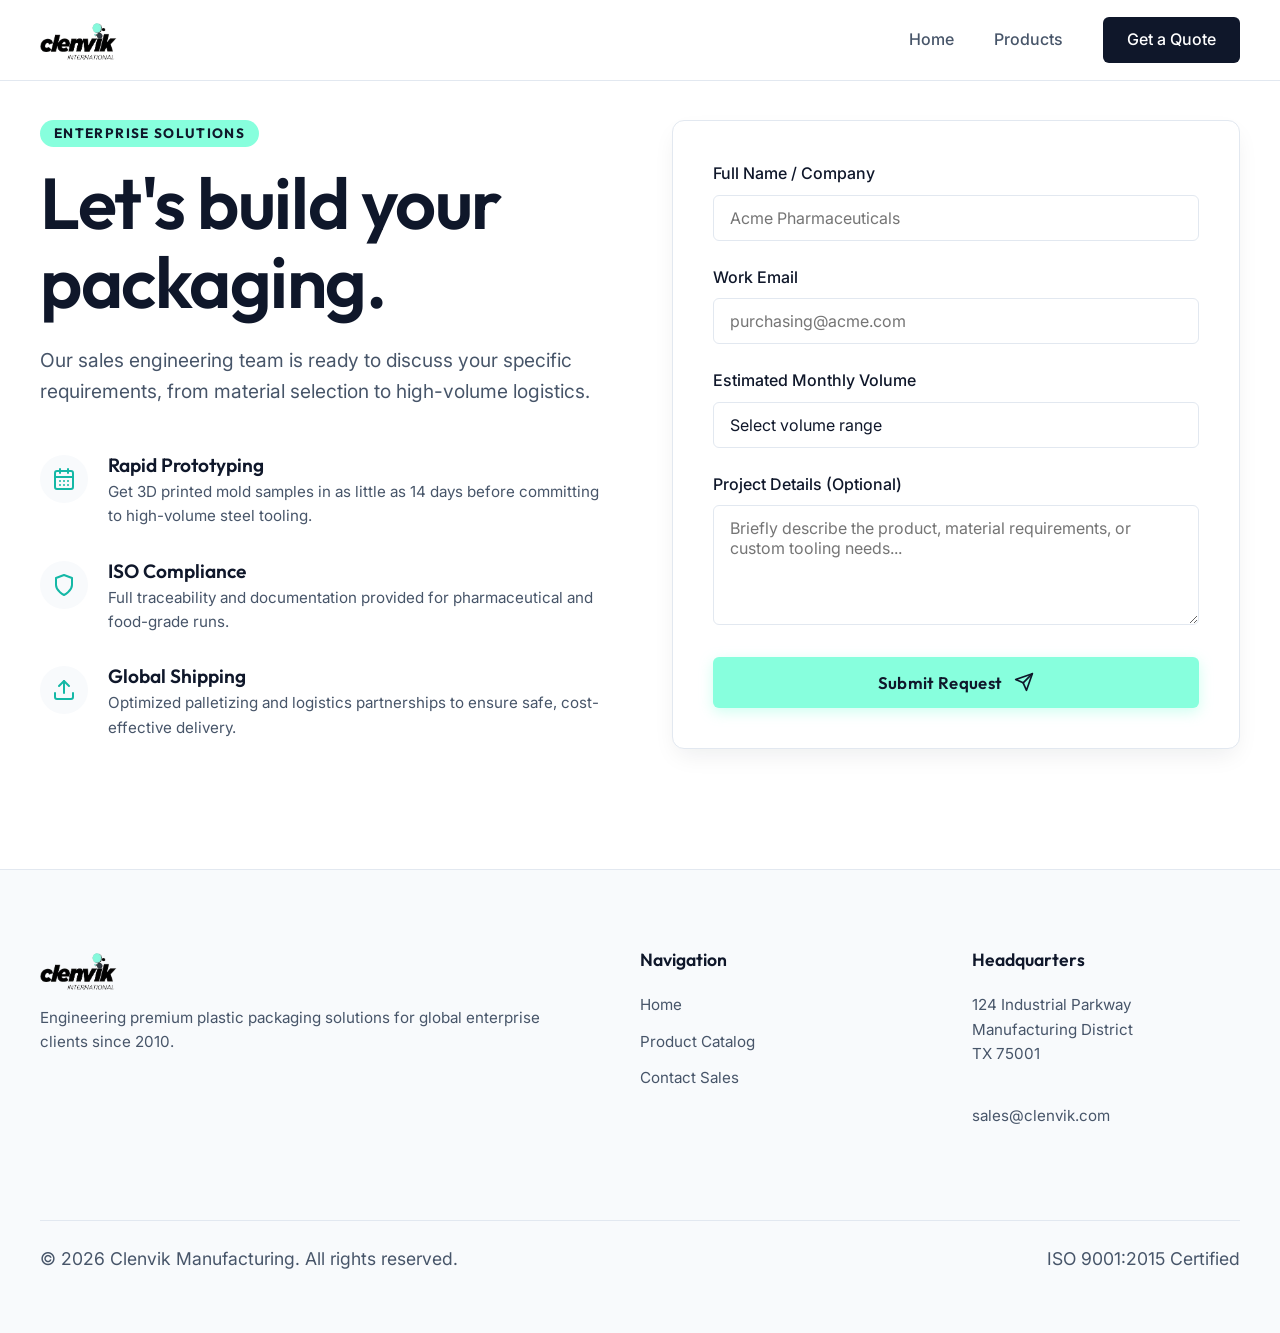
==== contact.html @ a62ec1d4 "Add files via upload" ====
<!DOCTYPE html>
<html lang="en">
<head>
    <meta charset="UTF-8">
    <meta name="viewport" content="width=device-width, initial-scale=1.0">
    <meta name="description" content="Contact Clenvik Sales - Discuss volume manufacturing, custom tooling, and bespoke plastic packaging solutions.">
    <meta name="theme-color" content="#ffffff">
    <meta name="view-transition" content="same-origin" />
    <title>Contact Sales | Clenvik</title>
    
    <link rel="preconnect" href="https://fonts.googleapis.com">
    <link rel="preconnect" href="https://fonts.gstatic.com" crossorigin>
    <link href="https://fonts.googleapis.com/css2?family=Inter:wght@400;500&family=Outfit:wght@500;600;700&display=swap" rel="stylesheet">
    
    <link rel="stylesheet" href="styles.css">
</head>
<body>

    <header>
        <div class="container">
            <nav>
                <a href="index.html" class="brand">
                    <img src="assets/clenvik-logo.png" alt="Clenvik Logo" height="40">
                </a>
                <div class="nav-links">
                    <a href="index.html">Home</a>
                    <a href="products.html">Products</a>
                    <a href="contact.html" class="nav-cta">Get a Quote</a>
                </div>
                <button class="menu-btn" aria-label="Toggle menu">
                    <svg xmlns="http://www.w3.org/2000/svg" width="24" height="24" viewBox="0 0 24 24" fill="none" stroke="currentColor" stroke-width="2" stroke-linecap="round" stroke-linejoin="round"><line x1="4" x2="20" y1="12" y2="12"/><line x1="4" x2="20" y1="6" y2="6"/><line x1="4" x2="20" y1="18" y2="18"/></svg>
                </button>
            </nav>
        </div>
    </header>

    <main>
        <section class="contact-page">
            <div class="container">
                <div class="contact-sales-grid">
                    
                    <div class="contact-trust stagger-up">
                        <span class="eyebrow">Enterprise Solutions</span>
                        <h1>Let's build your packaging.</h1>
                        <p>Our sales engineering team is ready to discuss your specific requirements, from material selection to high-volume logistics.</p>
                        
                        <div class="contact-trust-list">
                            <div class="trust-point stagger-up delay-100">
                                <div class="trust-point-icon">
                                    <svg xmlns="http://www.w3.org/2000/svg" width="24" height="24" viewBox="0 0 24 24" fill="none" stroke="currentColor" stroke-width="2" stroke-linecap="round" stroke-linejoin="round"><rect width="18" height="18" x="3" y="4" rx="2" ry="2"/><line x1="16" x2="16" y1="2" y2="6"/><line x1="8" x2="8" y1="2" y2="6"/><line x1="3" x2="21" y1="10" y2="10"/><path d="M8 14h.01"/><path d="M12 14h.01"/><path d="M16 14h.01"/><path d="M8 18h.01"/><path d="M12 18h.01"/><path d="M16 18h.01"/></svg>
                                </div>
                                <div>
                                    <h4>Rapid Prototyping</h4>
                                    <p>Get 3D printed mold samples in as little as 14 days before committing to high-volume steel tooling.</p>
                                </div>
                            </div>
                            <div class="trust-point stagger-up delay-200">
                                <div class="trust-point-icon">
                                    <svg xmlns="http://www.w3.org/2000/svg" width="24" height="24" viewBox="0 0 24 24" fill="none" stroke="currentColor" stroke-width="2" stroke-linecap="round" stroke-linejoin="round"><path d="M12 22s8-4 8-10V5l-8-3-8 3v7c0 6 8 10 8 10z"/></svg>
                                </div>
                                <div>
                                    <h4>ISO Compliance</h4>
                                    <p>Full traceability and documentation provided for pharmaceutical and food-grade runs.</p>
                                </div>
                            </div>
                            <div class="trust-point stagger-up delay-300">
                                <div class="trust-point-icon">
                                    <svg xmlns="http://www.w3.org/2000/svg" width="24" height="24" viewBox="0 0 24 24" fill="none" stroke="currentColor" stroke-width="2" stroke-linecap="round" stroke-linejoin="round"><path d="M21 15v4a2 2 0 0 1-2 2H5a2 2 0 0 1-2-2v-4"/><polyline points="17 8 12 3 7 8"/><line x1="12" x2="12" y1="3" y2="15"/></svg>
                                </div>
                                <div>
                                    <h4>Global Shipping</h4>
                                    <p>Optimized palletizing and logistics partnerships to ensure safe, cost-effective delivery.</p>
                                </div>
                            </div>
                        </div>
                    </div>
                    
                    <div class="contact-form stagger-up delay-200">
                        <form action="#" method="POST" onsubmit="event.preventDefault(); alert('In a real environment, this would submit via an API endpoint.');">
                            <div class="form-group">
                                <label for="name" class="form-label">Full Name / Company</label>
                                <input type="text" id="name" name="name" class="form-control" placeholder="Acme Pharmaceuticals" required>
                            </div>
                            <div class="form-group">
                                <label for="email" class="form-label">Work Email</label>
                                <input type="email" id="email" name="email" class="form-control" placeholder="purchasing@acme.com" required>
                            </div>
                            <div class="form-group">
                                <label for="volume" class="form-label">Estimated Monthly Volume</label>
                                <select id="volume" name="volume" class="form-control" required style="appearance: none;">
                                    <option value="" disabled selected>Select volume range</option>
                                    <option value="10k-50k">10,000 - 50,000 units</option>
                                    <option value="50k-100k">50,000 - 100,000 units</option>
                                    <option value="100k-500k">100,000 - 500,000 units</option>
                                    <option value="500k+">500,000+ units</option>
                                </select>
                            </div>
                            <div class="form-group">
                                <label for="message" class="form-label">Project Details (Optional)</label>
                                <textarea id="message" name="message" class="form-control" rows="4" placeholder="Briefly describe the product, material requirements, or custom tooling needs..."></textarea>
                            </div>
                            <button type="submit" class="btn btn-primary" style="width: 100%;">
                                Submit Request
                                <svg xmlns="http://www.w3.org/2000/svg" width="20" height="20" viewBox="0 0 24 24" fill="none" stroke="currentColor" stroke-width="2" stroke-linecap="round" stroke-linejoin="round"><line x1="22" x2="11" y1="2" y2="13"/><polygon points="22 2 15 22 11 13 2 9 22 2"/></svg>
                            </button>
                        </form>
                    </div>

                </div>
            </div>
        </section>
    </main>

    <footer>
        <div class="container">
            <div class="footer-grid">
                <div class="footer-brand">
                    <img src="assets/clenvik-logo.png" alt="Clenvik Logo" height="40" style="margin-bottom: 16px;">
                    <p>Engineering premium plastic packaging solutions for global enterprise clients since 2010.</p>
                </div>
                <div class="footer-links">
                    <h4>Navigation</h4>
                    <p><a href="index.html">Home</a></p>
                    <p><a href="products.html">Product Catalog</a></p>
                    <p><a href="contact.html">Contact Sales</a></p>
                </div>
                <div class="footer-contact">
                    <h4>Headquarters</h4>
                    <p>124 Industrial Parkway<br>Manufacturing District<br>TX 75001</p>
                    <br>
                    <p>sales@clenvik.com</p>
                </div>
            </div>
            <div class="copyright">
                <p>&copy; <span id="year"></span> Clenvik Manufacturing. All rights reserved.</p>
                <p>ISO 9001:2015 Certified</p>
            </div>
        </div>
    </footer>

    <script>
        document.getElementById('year').textContent = new Date().getFullYear();
        const menuBtn = document.querySelector('.menu-btn');
        const navLinks = document.querySelector('.nav-links');
        menuBtn.addEventListener('click', () => {
            navLinks.classList.toggle('open');
        });

        const observerOptions = {
            root: null,
            rootMargin: '0px 0px -5% 0px',
            threshold: 0.1
        };
        const observer = new IntersectionObserver((entries, observer) => {
            entries.forEach(entry => {
                if (entry.isIntersecting) {
                    entry.target.classList.add('visible');
                    observer.unobserve(entry.target);
                }
            });
        }, observerOptions);
        document.querySelectorAll('.stagger-up').forEach(el => {
            observer.observe(el);
        });
    </script>
</body>
</html>
---- styles.css ----
:root {
  /* Brand Colors - Premium Light Mode */
  --primary: #87ffdd;       /* Bright Mint (Used for blocks/backgrounds) */
  --primary-dark: #14b8a6;  /* Deeper Teal for borders if needed */
  
  --ink: #0f172a;           /* Slate 900 (Main headings & high-contrast text) */
  --ink-light: #475569;     /* Slate 600 (Body text) */
  --ink-muted: #94a3b8;     /* Slate 400 (Subtle borders) */
  
  --bg-main: #ffffff;       /* Pure white background */
  --bg-alt: #f8fafc;        /* Slate 50 (Alternate section background) */
  --line: #e2e8f0;          /* Slate 200 (Borders) */
  
  --shadow: 0 10px 25px -5px rgba(15, 23, 42, 0.08);
  --shadow-hover: 0 20px 40px -10px rgba(15, 23, 42, 0.12);
  --radius: 12px; 
  --radius-sm: 6px;
}

* { box-sizing: border-box; margin: 0; padding: 0; }
html { scroll-behavior: smooth; }
body { 
  font-family: 'Inter', sans-serif; 
  color: var(--ink-light); 
  background-color: var(--bg-main); 
  line-height: 1.6; 
  -webkit-font-smoothing: antialiased; 
}
img { max-width: 100%; display: block; border-radius: var(--radius-sm); }
a { text-decoration: none; color: inherit; transition: all 0.3s cubic-bezier(0.16, 1, 0.3, 1); }

/* Typography */
h1, h2, h3, h4, .eyebrow { font-family: 'Outfit', sans-serif; line-height: 1.1; color: var(--ink); margin-bottom: 0.5em; font-weight: 600; }
h1 { font-size: clamp(3rem, 6vw, 4.5rem); letter-spacing: -0.02em; }
h2 { font-size: clamp(2.2rem, 4vw, 3.2rem); letter-spacing: -0.01em; }
h3 { font-size: 1.5rem; letter-spacing: 0em; }
p { color: var(--ink-light); margin-bottom: 1.25rem; font-size: 1.1rem; max-width: 70ch; }

.eyebrow { 
  font-size: 0.85rem; font-weight: 700; letter-spacing: 0.1em; color: var(--ink); 
  display: inline-block; margin-bottom: 1rem; text-transform: uppercase; 
  padding: 6px 14px; background: var(--primary); border-radius: 99px; 
}

/* Layout Utilities */
.container { width: min(1200px, calc(100% - 48px)); margin: 0 auto; }
section { padding: 100px 0; }
.section-head { text-align: center; margin-bottom: 70px; display: flex; flex-direction: column; align-items: center; }
.section-head p { text-align: center; font-size: 1.15rem; }
.relative { position: relative; }

/* Buttons */
.btn { 
  display: inline-flex; align-items: center; justify-content: center; gap: 0.75rem; 
  padding: 14px 32px; border-radius: var(--radius-sm); font-family: 'Outfit', sans-serif; 
  font-weight: 600; font-size: 1.05rem; letter-spacing: 0.02em; 
  transition: all 0.3s cubic-bezier(0.16, 1, 0.3, 1); cursor: pointer; border: 1px solid transparent; 
}

.btn-primary { background: var(--primary); color: var(--ink); box-shadow: 0 4px 14px rgba(135,255,221,0.4); }
.btn-primary:hover { transform: translateY(-2px); box-shadow: 0 6px 20px rgba(135,255,221,0.6); }

.btn-secondary { border-color: var(--line); color: var(--ink); background: var(--bg-main); }
.btn-secondary:hover { background: var(--bg-alt); border-color: var(--ink-muted); transform: translateY(-2px); box-shadow: var(--shadow); }
.btn-sm { padding: 10px 20px; font-size: 0.95rem; }

/* Navigation */
header { position: fixed; z-index: 50; top: 0; left: 0; right: 0; background: rgba(255, 255, 255, 0.9); backdrop-filter: blur(12px); -webkit-backdrop-filter: blur(12px); border-bottom: 1px solid var(--line); }
nav { height: 80px; display: flex; align-items: center; justify-content: space-between; }
.brand { display: flex; align-items: center; gap: 16px; }
.brand h2 { font-size: 1.6rem; margin: 0; color: var(--ink); letter-spacing: -0.02em; }
.brand small { max-width: 200px; color: var(--ink-light); font-size: 0.75rem; line-height: 1.3; font-weight: 500; border-left: 1px solid var(--line); padding-left: 16px; display: none; }
.nav-links { display: flex; align-items: center; gap: 40px; font-family: 'Inter', sans-serif; font-size: 1rem; font-weight: 500; color: var(--ink-light); }
.nav-links a:not(.nav-cta):hover { color: var(--ink); }
.nav-cta { padding: 10px 24px; background: var(--ink); color: var(--bg-main); border-radius: var(--radius-sm); font-weight: 500; transition: all 0.3s ease; }
.nav-cta:hover { background: var(--primary); color: var(--ink); transform: translateY(-2px); }
.menu-btn { display: none; border: 0; background: none; font-size: 2rem; cursor: pointer; color: var(--ink); }

/* Hero */
.hero { min-height: 90vh; padding: 160px 0 80px; display: flex; align-items: center; text-align: center; position: relative; overflow: hidden; background: var(--bg-alt); }
.hero-content { max-width: 900px; margin: 0 auto; display: flex; flex-direction: column; align-items: center; position: relative; z-index: 2; }
.hero h1 span { position: relative; display: inline-block; }
.hero h1 span::after { content: ''; position: absolute; bottom: 8px; left: 0; width: 100%; height: 16px; background: var(--primary); z-index: -1; opacity: 0.6; transform: rotate(-1deg); }
.hero-content > p { font-size: 1.2rem; max-width: 750px; margin: 24px auto 48px; color: var(--ink-light); }
.hero-actions { display: flex; gap: 16px; justify-content: center; flex-wrap: wrap; margin-bottom: 80px; }
.hero-image-wrap { position: relative; max-width: 800px; margin: 0 auto; border-radius: var(--radius); box-shadow: var(--shadow-hover); overflow: hidden; border: 1px solid var(--line); z-index: 2; }
.hero-image-wrap img { width: 100%; height: auto; display: block; object-fit: cover; }

/* Value Props Banner */
.value-props { background: var(--bg-main); padding: 80px 0; border-bottom: 1px solid var(--line); }
.value-props-grid { display: grid; grid-template-columns: repeat(3, 1fr); gap: 40px; text-align: center; }
.prop-card { display: flex; flex-direction: column; align-items: center; padding: 20px; transition: transform 0.3s ease; }
.prop-card:hover { transform: translateY(-5px); }
.prop-icon { width: 64px; height: 64px; background: var(--bg-alt); border: 1px solid var(--line); border-radius: 50%; display: grid; place-items: center; color: var(--ink); margin-bottom: 24px; transition: all 0.3s ease; }
.prop-card:hover .prop-icon { background: var(--primary); border-color: var(--primary); color: var(--ink); }
.prop-card h4 { margin-bottom: 12px; font-size: 1.2rem; color: var(--ink); }
.prop-card p { font-size: 1rem; margin: 0; color: var(--ink-light); }

/* Category Grid (Homepage) */
.category-section { background: var(--bg-alt); }
.category-grid { display: grid; grid-template-columns: repeat(3, 1fr); gap: 32px; }
.catalog-card { background: var(--bg-main); border-radius: var(--radius); overflow: hidden; border: 1px solid var(--line); transition: transform 0.3s ease; display: flex; flex-direction: column; }
.catalog-card:hover { transform: translateY(-5px); box-shadow: var(--shadow-hover); border-color: var(--ink-muted); }
.catalog-img { width: 100%; height: 240px; }
.catalog-img img { width: 100%; height: 100%; object-fit: cover; }
.catalog-content { padding: 32px; display: flex; flex-direction: column; flex-grow: 1; }
.catalog-content h3 { font-size: 1.4rem; color: var(--ink); margin-bottom: 12px; }
.catalog-content p { color: var(--ink-light); margin-bottom: 24px; flex-grow: 1; font-size: 1rem; }
.catalog-content .btn { align-self: flex-start; }

/* Products Page */
.catalog-hero { min-height: 40vh; position: relative; display: flex; align-items: center; padding: 120px 0 80px; overflow: hidden; }
.catalog-hero-bg { position: absolute; top: 0; left: 0; width: 100%; height: 100%; object-fit: cover; z-index: 1; }
.catalog-hero-overlay { position: absolute; top: 0; left: 0; width: 100%; height: 100%; background: rgba(255,255,255,0.85); backdrop-filter: blur(8px); z-index: 2; }
.catalog-hero .container { z-index: 3; position: relative; }
.catalog-hero h1 { font-size: 3.5rem; margin-bottom: 16px; }

.catalog-layout { display: grid; grid-template-columns: 250px 1fr; gap: 48px; margin-top: 64px; margin-bottom: 120px; }
.sidebar-sticky { position: sticky; top: 100px; }
.sidebar-nav { list-style: none; margin-top: 24px; }
.sidebar-nav li { margin-bottom: 12px; }
.sidebar-nav a { display: block; padding: 10px 16px; border-radius: var(--radius-sm); color: var(--ink-light); font-weight: 500; transition: all 0.2s ease; }
.sidebar-nav a:hover, .sidebar-nav a.active { background: var(--bg-alt); color: var(--ink); }

.catalog-category { scroll-margin-top: 100px; margin-bottom: 80px; }
.category-header { margin-bottom: 32px; border-bottom: 1px solid var(--line); padding-bottom: 24px; }
.category-header h2 { font-size: 2.2rem; margin-bottom: 8px; }

.interactive-grid { display: grid; grid-template-columns: repeat(auto-fill, minmax(300px, 1fr)); gap: 32px; }
.product-card { background: var(--bg-main); border: 1px solid var(--line); border-radius: var(--radius); overflow: hidden; display: flex; flex-direction: column; transition: transform 0.3s ease, box-shadow 0.3s ease; }
.product-card:hover { transform: translateY(-5px); box-shadow: var(--shadow-hover); border-color: var(--ink-muted); }
.product-img-wrap { background: var(--bg-alt); padding: 32px; display: flex; align-items: center; justify-content: center; border-bottom: 1px solid var(--line); height: 260px; }
.product-img-wrap img { max-width: 100%; max-height: 100%; mix-blend-mode: multiply; }
.product-info { padding: 24px; flex-grow: 1; }
.product-info h3 { font-size: 1.3rem; margin-bottom: 8px; }
.product-info p { font-size: 0.95rem; margin-bottom: 0; }
.product-tech-reveal { padding: 0 24px 24px; }
.tech-specs-table { margin-bottom: 24px; border-top: 1px solid var(--line); padding-top: 16px; }
.tech-row { display: flex; justify-content: space-between; font-size: 0.9rem; margin-bottom: 8px; }
.tech-row span { color: var(--ink-light); }
.tech-row b { color: var(--ink); font-weight: 600; }

.custom-tooling-banner { position: relative; padding: 120px 0; text-align: center; color: white; overflow: hidden; }
.custom-tooling-banner .banner-bg { position: absolute; top: 0; left: 0; width: 100%; height: 100%; object-fit: cover; z-index: 1; }
.custom-tooling-banner .banner-overlay { position: absolute; top: 0; left: 0; width: 100%; height: 100%; background: rgba(15, 23, 42, 0.85); z-index: 2; }
.custom-tooling-banner .container { z-index: 3; position: relative; }
.custom-tooling-banner h2 { color: white; font-size: 3rem; margin-bottom: 16px; }
.custom-tooling-banner p { color: rgba(255,255,255,0.9); font-size: 1.2rem; max-width: 700px; margin: 0 auto 32px; }

/* Contact Page */
.contact-page { padding: 120px 0; }
.contact-sales-grid { display: grid; grid-template-columns: 1fr 1fr; gap: 64px; align-items: start; }
.contact-trust h1 { margin-bottom: 24px; }
.contact-trust p { margin-bottom: 48px; font-size: 1.2rem; }
.contact-trust-list { display: flex; flex-direction: column; gap: 32px; }
.trust-point { display: flex; gap: 20px; }
.trust-point-icon { flex-shrink: 0; width: 48px; height: 48px; border-radius: 50%; background: var(--bg-alt); color: var(--primary-dark); display: flex; align-items: center; justify-content: center; }
.trust-point h4 { margin-bottom: 4px; font-size: 1.2rem; }
.trust-point p { font-size: 0.95rem; margin: 0; }

.contact-form { background: var(--bg-main); border: 1px solid var(--line); border-radius: var(--radius); padding: 40px; box-shadow: var(--shadow); }
.form-group { margin-bottom: 24px; }
.form-label { display: block; font-weight: 500; color: var(--ink); margin-bottom: 8px; }
.form-control { width: 100%; padding: 12px 16px; border: 1px solid var(--line); border-radius: var(--radius-sm); font-family: inherit; font-size: 1rem; color: var(--ink); background: var(--bg-main); transition: border-color 0.2s ease, box-shadow 0.2s ease; }
.form-control:focus { outline: none; border-color: var(--primary-dark); box-shadow: 0 0 0 3px rgba(20, 184, 166, 0.1); }
textarea.form-control { resize: vertical; min-height: 120px; }

/* Footer */
footer { background: var(--bg-alt); padding: 80px 0 40px; border-top: 1px solid var(--line); }
.footer-grid { display: grid; grid-template-columns: 2fr 1fr 1fr; gap: 64px; margin-bottom: 80px; }
.footer-brand p { font-size: 0.95rem; margin-top: 16px; }
.footer-links h4, .footer-contact h4 { font-size: 1.1rem; color: var(--ink); margin-bottom: 24px; }
.footer-links p, .footer-contact p { margin-bottom: 12px; font-size: 0.95rem; }
.footer-links a:hover { color: var(--primary-dark); }
.copyright { display: flex; justify-content: space-between; padding-top: 24px; border-top: 1px solid var(--line); font-size: 0.9rem; color: var(--ink-muted); }

/* Animations */
.stagger-up { opacity: 0; transform: translateY(20px); transition: opacity 0.6s cubic-bezier(0.16, 1, 0.3, 1), transform 0.6s cubic-bezier(0.16, 1, 0.3, 1); }
.stagger-up.visible { opacity: 1; transform: translateY(0); }
.delay-100 { transition-delay: 100ms; }
.delay-200 { transition-delay: 200ms; }
.delay-300 { transition-delay: 300ms; }
.delay-400 { transition-delay: 400ms; }

/* CTA Block */
.cta-block { text-align: center; padding: 100px 0; background: var(--bg-main); border-top: 1px solid var(--line); }
.cta-block h2 { margin-bottom: 16px; }
.cta-block p { margin: 0 auto 32px; max-width: 600px; }

/* --- Responsive System --- */

/* Tablet & Smaller Desktop (max 1024px) */
@media (max-width: 1024px) {
  section { padding: 80px 0; }
  .hero { padding: 140px 0 60px; }
  h1 { font-size: clamp(2.5rem, 5vw, 3.5rem); }
  h2 { font-size: clamp(2rem, 4vw, 2.8rem); }
  
  .value-props-grid, .category-grid { grid-template-columns: repeat(2, 1fr); }
  
  .catalog-layout { grid-template-columns: 200px 1fr; gap: 32px; }
  
  .contact-sales-grid { gap: 40px; }
}

/* Tablet Portrait & Large Mobile (max 768px) */
@media (max-width: 768px) {
  /* Navigation */
  .nav-links { display: none; }
  .menu-btn { display: block; }
  .nav-links.open {
    display: flex; position: absolute; top: 80px; left: 0; width: 100%;
    background: var(--bg-main); flex-direction: column; padding: 24px;
    border-bottom: 1px solid var(--line); gap: 24px; z-index: 100;
    box-shadow: var(--shadow);
  }
  
  /* Layouts to 1 column */
  .catalog-layout, .contact-sales-grid, .footer-grid { 
    grid-template-columns: 1fr; gap: 48px; 
  }
  .sidebar-sticky { position: static; display: flex; overflow-x: auto; padding-bottom: 16px; margin-bottom: 24px; border-bottom: 1px solid var(--line); }
  .sidebar-nav { display: flex; margin-top: 0; gap: 12px; }
  .sidebar-nav li { margin-bottom: 0; white-space: nowrap; }
  
  .value-props-grid, .category-grid { grid-template-columns: 1fr; gap: 24px; }
  
  .interactive-grid { grid-template-columns: repeat(auto-fill, minmax(min(100%, 280px), 1fr)); }
  
  .hero-actions { flex-direction: column; width: 100%; max-width: 320px; margin-left: auto; margin-right: auto; }
  .hero-actions .btn { width: 100%; justify-content: center; }
  
  .copyright { flex-direction: column; gap: 16px; align-items: center; text-align: center; }
  
  .custom-tooling-banner h2 { font-size: 2.2rem; }
}

/* Small Mobile (max 480px) */
@media (max-width: 480px) {
  section { padding: 60px 0; }
  .hero { padding: 120px 0 40px; }
  h1 { font-size: 2.2rem; }
  h2 { font-size: 1.8rem; }
  
  .container { width: calc(100% - 32px); }
  .product-img-wrap { height: 200px; padding: 16px; }
  .catalog-img { height: 200px; }
  
  .tech-row { flex-direction: column; gap: 4px; border-bottom: 1px dashed var(--line); padding-bottom: 8px; }
  .tech-row span { font-size: 0.85rem; }
}
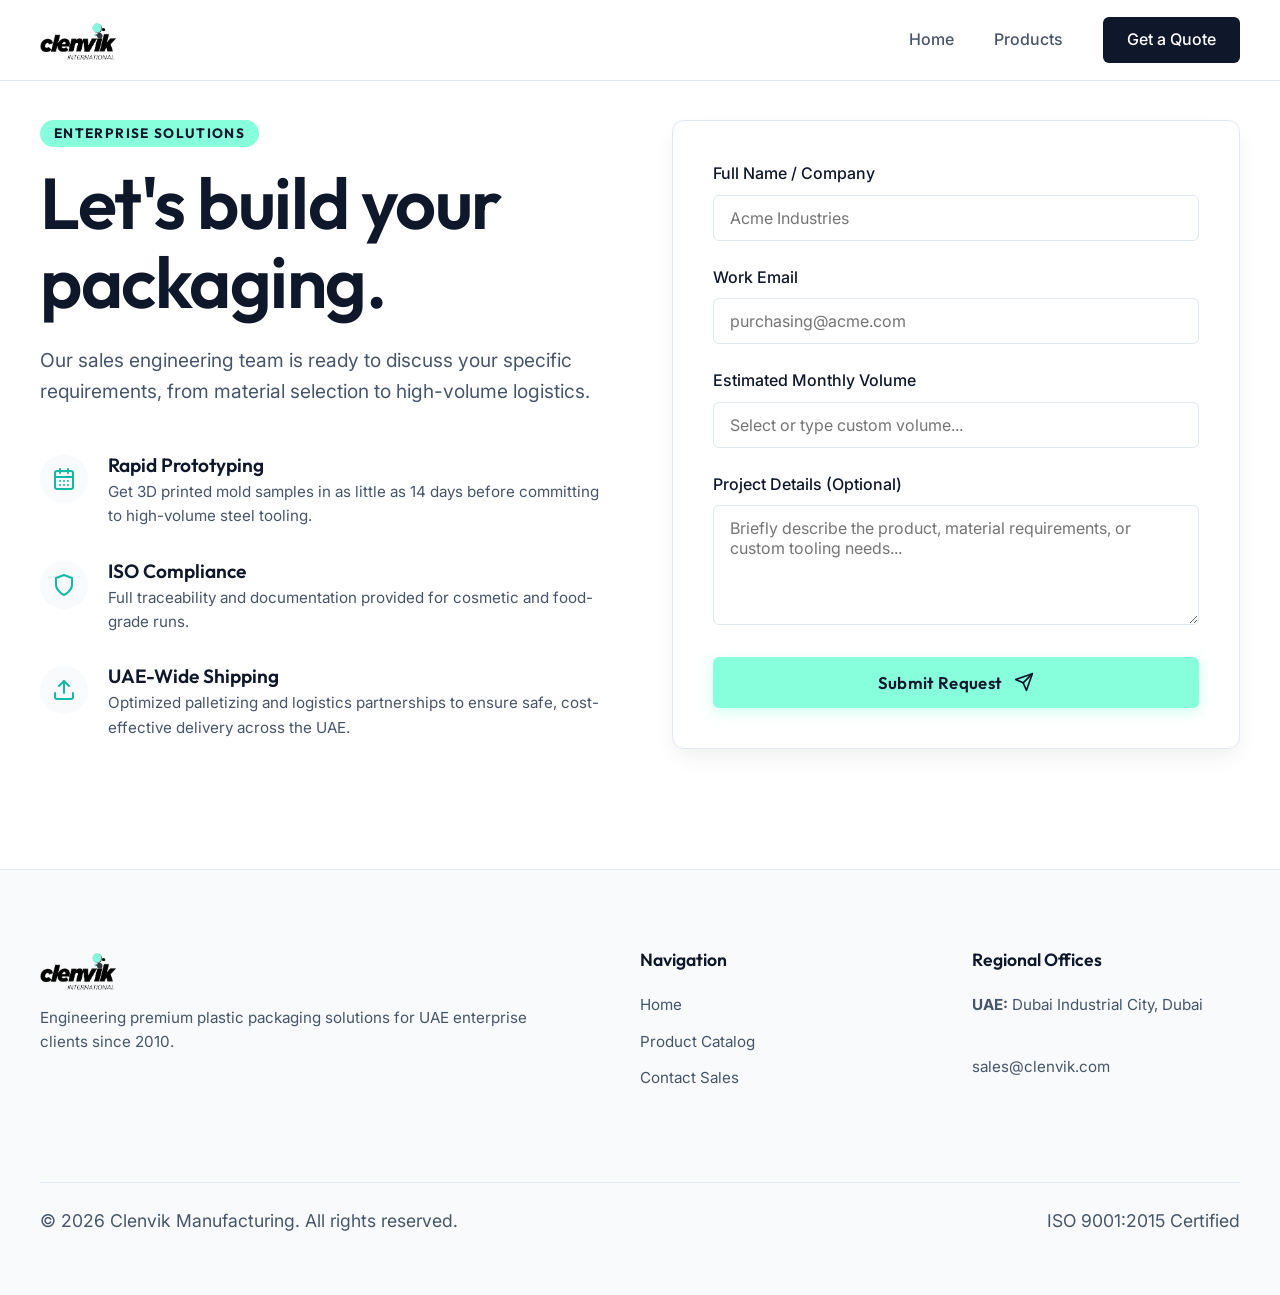
==== commit 6b3046d0: "product images" ====
--- a/contact.html
+++ b/contact.html
@@ -7,6 +7,7 @@
     <meta name="theme-color" content="#ffffff">
     <meta name="view-transition" content="same-origin" />
     <title>Contact Sales | Clenvik</title>
+    <link rel="icon" type="image/png" href="assets/favicon.png">
     
     <link rel="preconnect" href="https://fonts.googleapis.com">
     <link rel="preconnect" href="https://fonts.gstatic.com" crossorigin>
@@ -60,7 +61,7 @@
                                 </div>
                                 <div>
                                     <h4>ISO Compliance</h4>
-                                    <p>Full traceability and documentation provided for pharmaceutical and food-grade runs.</p>
+                                    <p>Full traceability and documentation provided for cosmetic and food-grade runs.</p>
                                 </div>
                             </div>
                             <div class="trust-point stagger-up delay-300">
@@ -68,8 +69,8 @@
                                     <svg xmlns="http://www.w3.org/2000/svg" width="24" height="24" viewBox="0 0 24 24" fill="none" stroke="currentColor" stroke-width="2" stroke-linecap="round" stroke-linejoin="round"><path d="M21 15v4a2 2 0 0 1-2 2H5a2 2 0 0 1-2-2v-4"/><polyline points="17 8 12 3 7 8"/><line x1="12" x2="12" y1="3" y2="15"/></svg>
                                 </div>
                                 <div>
-                                    <h4>Global Shipping</h4>
-                                    <p>Optimized palletizing and logistics partnerships to ensure safe, cost-effective delivery.</p>
+                                    <h4>UAE-Wide Shipping</h4>
+                                    <p>Optimized palletizing and logistics partnerships to ensure safe, cost-effective delivery across the UAE.</p>
                                 </div>
                             </div>
                         </div>
@@ -79,7 +80,7 @@
                         <form action="#" method="POST" onsubmit="event.preventDefault(); alert('In a real environment, this would submit via an API endpoint.');">
                             <div class="form-group">
                                 <label for="name" class="form-label">Full Name / Company</label>
-                                <input type="text" id="name" name="name" class="form-control" placeholder="Acme Pharmaceuticals" required>
+                                <input type="text" id="name" name="name" class="form-control" placeholder="Acme Industries" required>
                             </div>
                             <div class="form-group">
                                 <label for="email" class="form-label">Work Email</label>
@@ -87,13 +88,13 @@
                             </div>
                             <div class="form-group">
                                 <label for="volume" class="form-label">Estimated Monthly Volume</label>
-                                <select id="volume" name="volume" class="form-control" required style="appearance: none;">
-                                    <option value="" disabled selected>Select volume range</option>
-                                    <option value="10k-50k">10,000 - 50,000 units</option>
-                                    <option value="50k-100k">50,000 - 100,000 units</option>
-                                    <option value="100k-500k">100,000 - 500,000 units</option>
-                                    <option value="500k+">500,000+ units</option>
-                                </select>
+                                <input type="text" id="volume" name="volume" list="volume-options" class="form-control" placeholder="Select or type custom volume..." required autocomplete="off">
+                                <datalist id="volume-options">
+                                    <option value="10,000 - 50,000 units"></option>
+                                    <option value="50,000 - 100,000 units"></option>
+                                    <option value="100,000 - 500,000 units"></option>
+                                    <option value="500,000+ units"></option>
+                                </datalist>
                             </div>
                             <div class="form-group">
                                 <label for="message" class="form-label">Project Details (Optional)</label>
@@ -116,7 +117,7 @@
             <div class="footer-grid">
                 <div class="footer-brand">
                     <img src="assets/clenvik-logo.png" alt="Clenvik Logo" height="40" style="margin-bottom: 16px;">
-                    <p>Engineering premium plastic packaging solutions for global enterprise clients since 2010.</p>
+                    <p>Engineering premium plastic packaging solutions for UAE enterprise clients since 2010.</p>
                 </div>
                 <div class="footer-links">
                     <h4>Navigation</h4>
@@ -125,8 +126,8 @@
                     <p><a href="contact.html">Contact Sales</a></p>
                 </div>
                 <div class="footer-contact">
-                    <h4>Headquarters</h4>
-                    <p>124 Industrial Parkway<br>Manufacturing District<br>TX 75001</p>
+                    <h4>Regional Offices</h4>
+                    <p><strong>UAE:</strong> Dubai Industrial City, Dubai</p>
                     <br>
                     <p>sales@clenvik.com</p>
                 </div>
--- a/styles.css
+++ b/styles.css
@@ -71,7 +71,10 @@
 .brand h2 { font-size: 1.6rem; margin: 0; color: var(--ink); letter-spacing: -0.02em; }
 .brand small { max-width: 200px; color: var(--ink-light); font-size: 0.75rem; line-height: 1.3; font-weight: 500; border-left: 1px solid var(--line); padding-left: 16px; display: none; }
 .nav-links { display: flex; align-items: center; gap: 40px; font-family: 'Inter', sans-serif; font-size: 1rem; font-weight: 500; color: var(--ink-light); }
-.nav-links a:not(.nav-cta):hover { color: var(--ink); }
+.nav-links a:not(.nav-cta) { position: relative; }
+.nav-links a:not(.nav-cta)::after { content: ''; position: absolute; bottom: -4px; left: 0; width: 0; height: 2px; background: var(--primary-dark); border-radius: 2px; transition: width 0.3s ease; }
+.nav-links a:not(.nav-cta):hover::after, .nav-links a.active:not(.nav-cta)::after { width: 100%; }
+.nav-links a:not(.nav-cta):hover, .nav-links a.active:not(.nav-cta) { color: var(--ink); font-weight: 600; }
 .nav-cta { padding: 10px 24px; background: var(--ink); color: var(--bg-main); border-radius: var(--radius-sm); font-weight: 500; transition: all 0.3s ease; }
 .nav-cta:hover { background: var(--primary); color: var(--ink); transform: translateY(-2px); }
 .menu-btn { display: none; border: 0; background: none; font-size: 2rem; cursor: pointer; color: var(--ink); }
@@ -83,16 +86,19 @@
 .hero h1 span::after { content: ''; position: absolute; bottom: 8px; left: 0; width: 100%; height: 16px; background: var(--primary); z-index: -1; opacity: 0.6; transform: rotate(-1deg); }
 .hero-content > p { font-size: 1.2rem; max-width: 750px; margin: 24px auto 48px; color: var(--ink-light); }
 .hero-actions { display: flex; gap: 16px; justify-content: center; flex-wrap: wrap; margin-bottom: 80px; }
-.hero-image-wrap { position: relative; max-width: 800px; margin: 0 auto; border-radius: var(--radius); box-shadow: var(--shadow-hover); overflow: hidden; border: 1px solid var(--line); z-index: 2; }
-.hero-image-wrap img { width: 100%; height: auto; display: block; object-fit: cover; }
+.hero-image-wrap { position: relative; max-width: 900px; margin: 0 auto; border-radius: var(--radius); box-shadow: var(--shadow-hover); overflow: hidden; border: 1px solid var(--line); z-index: 2; display: grid; grid-template-columns: 2fr 1fr; grid-template-rows: 1fr 1fr; gap: 4px; background: var(--line); }
+.hero-image-wrap img { width: 100%; height: 100%; display: block; object-fit: cover; transition: transform 0.8s ease; }
+.hero-image-wrap .hero-img-main { grid-column: 1; grid-row: 1 / 3; }
+.hero-image-wrap .hero-img-sub { grid-column: 2; }
+.hero-image-wrap img:hover { transform: scale(1.05); z-index: 10; position: relative; }
 
 /* Value Props Banner */
 .value-props { background: var(--bg-main); padding: 80px 0; border-bottom: 1px solid var(--line); }
-.value-props-grid { display: grid; grid-template-columns: repeat(3, 1fr); gap: 40px; text-align: center; }
+.value-props-grid { display: grid; grid-template-columns: repeat(4, 1fr); gap: 40px; text-align: center; }
 .prop-card { display: flex; flex-direction: column; align-items: center; padding: 20px; transition: transform 0.3s ease; }
 .prop-card:hover { transform: translateY(-5px); }
-.prop-icon { width: 64px; height: 64px; background: var(--bg-alt); border: 1px solid var(--line); border-radius: 50%; display: grid; place-items: center; color: var(--ink); margin-bottom: 24px; transition: all 0.3s ease; }
-.prop-card:hover .prop-icon { background: var(--primary); border-color: var(--primary); color: var(--ink); }
+.prop-icon { width: 64px; height: 64px; background: var(--bg-alt); border: 1px solid var(--line); border-radius: 50%; display: grid; place-items: center; color: var(--ink); margin-bottom: 24px; transition: all 0.4s cubic-bezier(0.16, 1, 0.3, 1); }
+.prop-card:hover .prop-icon { background: var(--primary); border-color: var(--primary); color: var(--ink); transform: scale(1.1) rotate(5deg); }
 .prop-card h4 { margin-bottom: 12px; font-size: 1.2rem; color: var(--ink); }
 .prop-card p { font-size: 1rem; margin: 0; color: var(--ink-light); }
 
@@ -101,8 +107,9 @@
 .category-grid { display: grid; grid-template-columns: repeat(3, 1fr); gap: 32px; }
 .catalog-card { background: var(--bg-main); border-radius: var(--radius); overflow: hidden; border: 1px solid var(--line); transition: transform 0.3s ease; display: flex; flex-direction: column; }
 .catalog-card:hover { transform: translateY(-5px); box-shadow: var(--shadow-hover); border-color: var(--ink-muted); }
-.catalog-img { width: 100%; height: 240px; }
-.catalog-img img { width: 100%; height: 100%; object-fit: cover; }
+.catalog-img { width: 100%; height: 240px; overflow: hidden; }
+.catalog-img img { width: 100%; height: 100%; object-fit: cover; transition: transform 0.6s ease; }
+.catalog-card:hover .catalog-img img { transform: scale(1.05); }
 .catalog-content { padding: 32px; display: flex; flex-direction: column; flex-grow: 1; }
 .catalog-content h3 { font-size: 1.4rem; color: var(--ink); margin-bottom: 12px; }
 .catalog-content p { color: var(--ink-light); margin-bottom: 24px; flex-grow: 1; font-size: 1rem; }
@@ -129,8 +136,9 @@
 .interactive-grid { display: grid; grid-template-columns: repeat(auto-fill, minmax(300px, 1fr)); gap: 32px; }
 .product-card { background: var(--bg-main); border: 1px solid var(--line); border-radius: var(--radius); overflow: hidden; display: flex; flex-direction: column; transition: transform 0.3s ease, box-shadow 0.3s ease; }
 .product-card:hover { transform: translateY(-5px); box-shadow: var(--shadow-hover); border-color: var(--ink-muted); }
-.product-img-wrap { background: var(--bg-alt); padding: 32px; display: flex; align-items: center; justify-content: center; border-bottom: 1px solid var(--line); height: 260px; }
-.product-img-wrap img { max-width: 100%; max-height: 100%; mix-blend-mode: multiply; }
+.product-img-wrap { background: var(--bg-alt); padding: 32px; display: flex; align-items: center; justify-content: center; border-bottom: 1px solid var(--line); height: 260px; overflow: hidden; }
+.product-img-wrap img { max-width: 100%; max-height: 100%; mix-blend-mode: multiply; transition: transform 0.6s ease; }
+.product-card:hover .product-img-wrap img { transform: scale(1.08); }
 .product-info { padding: 24px; flex-grow: 1; }
 .product-info h3 { font-size: 1.3rem; margin-bottom: 8px; }
 .product-info p { font-size: 0.95rem; margin-bottom: 0; }
@@ -141,7 +149,8 @@
 .tech-row b { color: var(--ink); font-weight: 600; }
 
 .custom-tooling-banner { position: relative; padding: 120px 0; text-align: center; color: white; overflow: hidden; }
-.custom-tooling-banner .banner-bg { position: absolute; top: 0; left: 0; width: 100%; height: 100%; object-fit: cover; z-index: 1; }
+.custom-tooling-banner .banner-bg-grid { position: absolute; top: 0; left: 0; width: 100%; height: 100%; display: flex; z-index: 1; }
+.custom-tooling-banner .banner-bg-grid img { flex: 1; width: 33.333%; height: 100%; object-fit: cover; }
 .custom-tooling-banner .banner-overlay { position: absolute; top: 0; left: 0; width: 100%; height: 100%; background: rgba(15, 23, 42, 0.85); z-index: 2; }
 .custom-tooling-banner .container { z-index: 3; position: relative; }
 .custom-tooling-banner h2 { color: white; font-size: 3rem; margin-bottom: 16px; }
